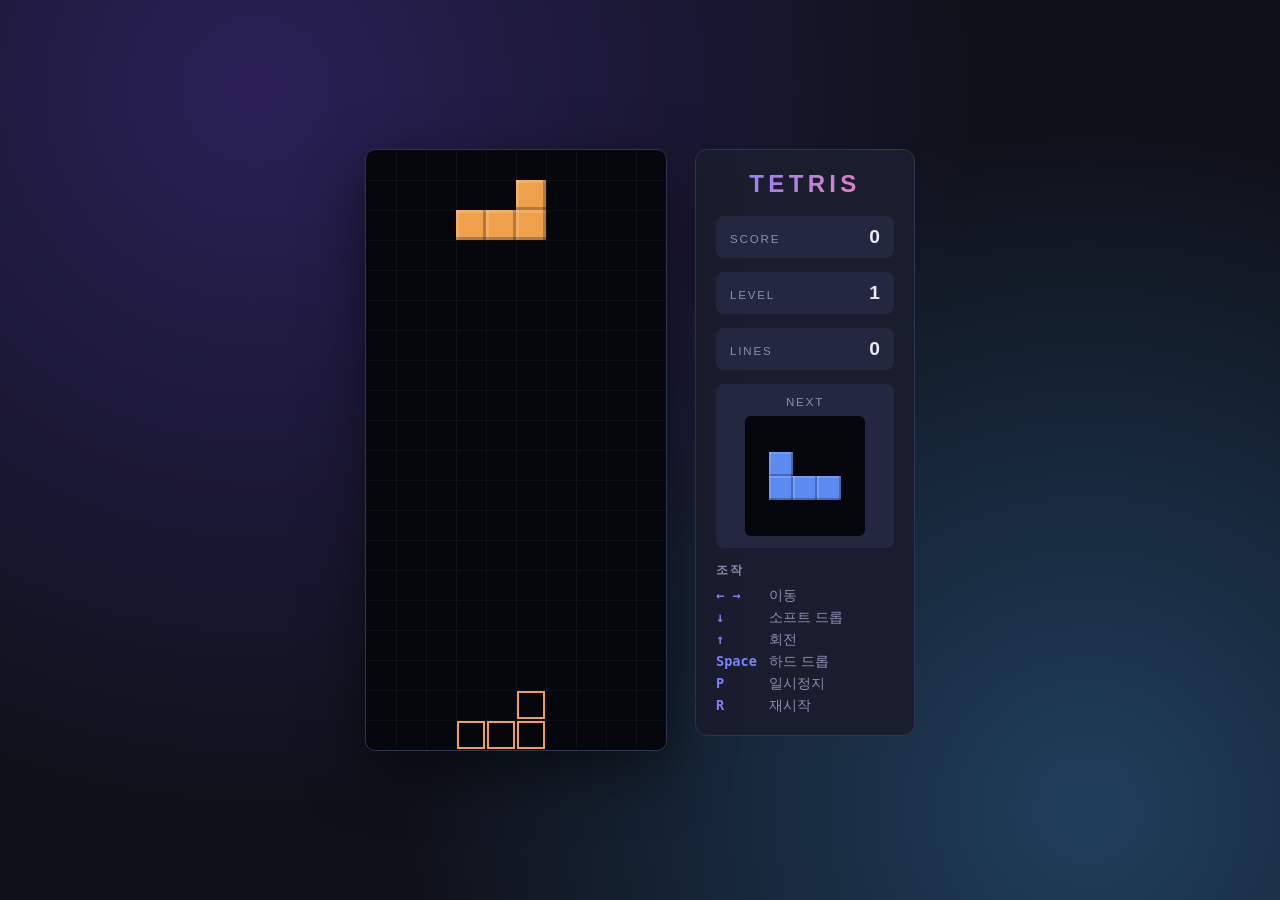
==== play.html @ ff589027 "feat: initial tetris release for GitHub Pages KOSA 바이브 코딩 2026 2기 Day 02 과제로 만든 테트리스를 별도 repo로 분리하여 " ====
<!DOCTYPE html>
<html lang="ko">
<head>
    <meta charset="UTF-8">
    <meta name="viewport" content="width=device-width, initial-scale=1.0">
    <title>Tetris</title>
    <link rel="stylesheet" href="style.css">
</head>
<body>
    <main class="game">
        <section class="board-wrap">
            <canvas id="board" width="300" height="600" aria-label="Tetris board"></canvas>

            <div id="overlay" class="overlay" hidden>
                <div class="overlay-card">
                    <h2 id="overlayTitle">PAUSED</h2>
                    <p id="overlaySub">P 키로 계속</p>
                </div>
            </div>
        </section>

        <aside class="sidebar">
            <h1>TETRIS</h1>

            <div class="stat">
                <span class="label">SCORE</span>
                <span class="value" id="score">0</span>
            </div>
            <div class="stat">
                <span class="label">LEVEL</span>
                <span class="value" id="level">1</span>
            </div>
            <div class="stat">
                <span class="label">LINES</span>
                <span class="value" id="lines">0</span>
            </div>

            <div class="next-block">
                <span class="label">NEXT</span>
                <canvas id="next" width="120" height="120"></canvas>
            </div>

            <div class="controls">
                <h3>조작</h3>
                <dl>
                    <dt>← →</dt><dd>이동</dd>
                    <dt>↓</dt><dd>소프트 드롭</dd>
                    <dt>↑</dt><dd>회전</dd>
                    <dt>Space</dt><dd>하드 드롭</dd>
                    <dt>P</dt><dd>일시정지</dd>
                    <dt>R</dt><dd>재시작</dd>
                </dl>
            </div>
        </aside>
    </main>

    <script src="script.js"></script>
</body>
</html>
---- style.css ----
* {
    margin: 0;
    padding: 0;
    box-sizing: border-box;
}

:root {
    --bg: #0f111a;
    --panel: #1a1d2e;
    --panel-2: #232740;
    --border: #2e3454;
    --text: #e8eaf6;
    --text-muted: #8b8fb0;
    --accent: #7c83ff;
    --accent-2: #ff7eb6;
}

html, body {
    height: 100%;
}

body {
    font-family: -apple-system, BlinkMacSystemFont, "Segoe UI", "Noto Sans KR",
        Roboto, Helvetica, Arial, sans-serif;
    background:
        radial-gradient(circle at 20% 10%, #2a2057 0%, transparent 55%),
        radial-gradient(circle at 85% 90%, #1f3f5c 0%, transparent 50%),
        var(--bg);
    color: var(--text);
    display: flex;
    align-items: center;
    justify-content: center;
    padding: 24px;
    min-height: 100vh;
}

.game {
    display: flex;
    gap: 28px;
    align-items: flex-start;
}

.board-wrap {
    position: relative;
}

#board {
    display: block;
    background: #06070d;
    border: 1px solid var(--border);
    border-radius: 10px;
    box-shadow: 0 20px 60px rgba(0, 0, 0, 0.5);
}

.overlay {
    position: absolute;
    inset: 0;
    display: flex;
    align-items: center;
    justify-content: center;
    background: rgba(6, 7, 13, 0.78);
    backdrop-filter: blur(4px);
    -webkit-backdrop-filter: blur(4px);
    border-radius: 10px;
}

.overlay[hidden] {
    display: none;
}

.overlay-card {
    text-align: center;
}

.overlay-card h2 {
    font-size: 2.2rem;
    font-weight: 800;
    letter-spacing: 0.06em;
    background: linear-gradient(135deg, var(--accent), var(--accent-2));
    -webkit-background-clip: text;
    background-clip: text;
    color: transparent;
    margin-bottom: 8px;
}

.overlay-card p {
    color: var(--text-muted);
    font-size: 0.95rem;
}

.sidebar {
    width: 220px;
    background: var(--panel);
    border: 1px solid var(--border);
    border-radius: 12px;
    padding: 20px;
    display: flex;
    flex-direction: column;
    gap: 14px;
}

.sidebar h1 {
    font-size: 1.5rem;
    font-weight: 800;
    letter-spacing: 0.18em;
    background: linear-gradient(135deg, var(--accent), var(--accent-2));
    -webkit-background-clip: text;
    background-clip: text;
    color: transparent;
    text-align: center;
    margin-bottom: 4px;
}

.stat {
    background: var(--panel-2);
    padding: 10px 14px;
    border-radius: 8px;
    display: flex;
    justify-content: space-between;
    align-items: baseline;
}

.label {
    font-size: 0.72rem;
    letter-spacing: 0.16em;
    color: var(--text-muted);
}

.stat .value {
    font-variant-numeric: tabular-nums;
    font-size: 1.2rem;
    font-weight: 700;
}

.next-block {
    background: var(--panel-2);
    padding: 12px;
    border-radius: 8px;
    display: flex;
    flex-direction: column;
    align-items: center;
    gap: 8px;
}

#next {
    background: #06070d;
    border-radius: 6px;
}

.controls h3 {
    font-size: 0.78rem;
    letter-spacing: 0.16em;
    color: var(--text-muted);
    margin-bottom: 8px;
    text-transform: uppercase;
}

.controls dl {
    display: grid;
    grid-template-columns: auto 1fr;
    gap: 4px 12px;
    font-size: 0.85rem;
}

.controls dt {
    font-weight: 700;
    color: var(--accent);
    font-family: ui-monospace, SFMono-Regular, Menlo, monospace;
}

.controls dd {
    color: var(--text-muted);
}

@media (max-width: 640px) {
    body {
        padding: 12px;
    }
    .game {
        flex-direction: column;
        align-items: center;
        gap: 16px;
    }
    .sidebar {
        width: 300px;
    }
}
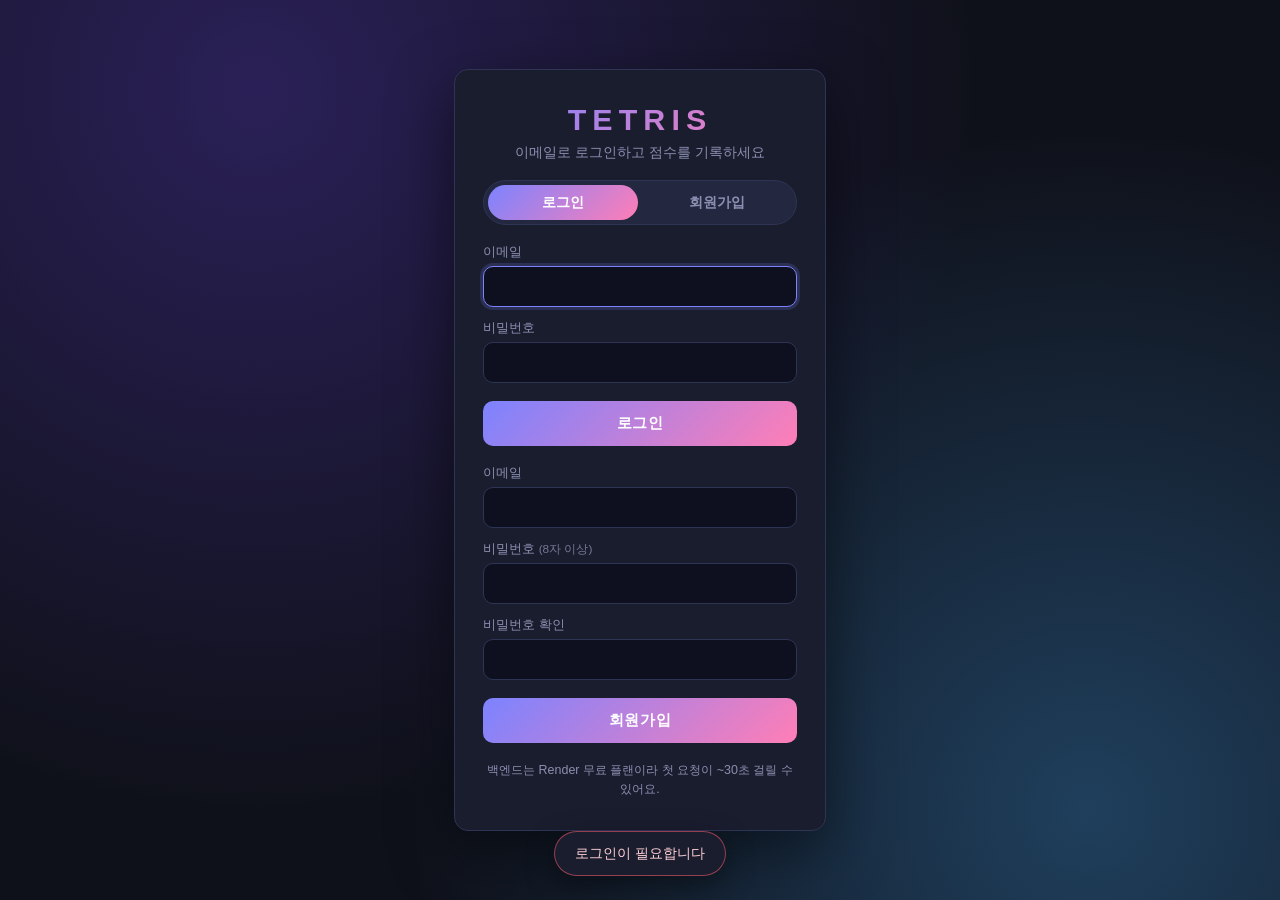
==== commit 4939d032: "feat: 백엔드 연동 (이메일 로그인 + 점수 기록 + 전체 최고점수) - login.html + auth.js : 이메일/비밀번호 회원가입·로그인 페이지 - api.js    " ====
--- a/play.html
+++ b/play.html
@@ -7,6 +7,14 @@
     <link rel="stylesheet" href="style.css">
 </head>
 <body>
+    <header class="topbar">
+        <a class="brand-link" href="index.html">← 홈</a>
+        <div class="user-area">
+            <span id="userBadge" class="user-badge" hidden></span>
+            <button type="button" id="logoutBtn" class="btn-link" hidden>로그아웃</button>
+        </div>
+    </header>
+
     <main class="game">
         <section class="board-wrap">
             <canvas id="board" width="300" height="600" aria-label="Tetris board"></canvas>
@@ -21,6 +29,12 @@
 
         <aside class="sidebar">
             <h1>TETRIS</h1>
+
+            <div class="stat highlight">
+                <span class="label">BEST <em>(전체)</em></span>
+                <span class="value" id="bestScore">—</span>
+                <span class="sub" id="bestHolder"></span>
+            </div>
 
             <div class="stat">
                 <span class="label">SCORE</span>
@@ -54,6 +68,9 @@
         </aside>
     </main>
 
+    <div id="toast" class="toast" hidden></div>
+
+    <script src="api.js"></script>
     <script src="script.js"></script>
 </body>
 </html>
--- a/style.css
+++ b/style.css
@@ -185,3 +185,251 @@
         width: 300px;
     }
 }
+
+/* ============================================================
+   Top bar (play.html) — floats over the centered game layout
+   ============================================================ */
+.topbar {
+    position: fixed;
+    top: 14px;
+    left: 18px;
+    right: 18px;
+    z-index: 10;
+    display: flex;
+    align-items: center;
+    justify-content: space-between;
+    pointer-events: none;
+    font-size: 0.9rem;
+}
+.topbar > * { pointer-events: auto; }
+
+.brand-link {
+    color: var(--text-muted);
+    text-decoration: none;
+    padding: 6px 12px;
+    border: 1px solid var(--border);
+    border-radius: 999px;
+    background: rgba(26, 29, 46, 0.7);
+    backdrop-filter: blur(8px);
+    -webkit-backdrop-filter: blur(8px);
+    transition: color 0.15s ease, border-color 0.15s ease;
+}
+.brand-link:hover {
+    color: var(--text);
+    border-color: var(--accent);
+}
+
+.user-area {
+    display: flex;
+    align-items: center;
+    gap: 8px;
+}
+
+.user-badge {
+    padding: 5px 12px;
+    background: rgba(26, 29, 46, 0.7);
+    backdrop-filter: blur(8px);
+    -webkit-backdrop-filter: blur(8px);
+    border: 1px solid var(--border);
+    border-radius: 999px;
+    color: var(--text);
+    font-size: 0.82rem;
+    max-width: 220px;
+    overflow: hidden;
+    text-overflow: ellipsis;
+    white-space: nowrap;
+}
+
+.btn-link {
+    background: transparent;
+    border: 1px solid var(--border);
+    color: var(--text-muted);
+    padding: 5px 12px;
+    border-radius: 999px;
+    cursor: pointer;
+    font-size: 0.82rem;
+    transition: color 0.15s ease, border-color 0.15s ease;
+}
+.btn-link:hover {
+    color: var(--accent-2);
+    border-color: var(--accent-2);
+}
+
+/* ============================================================
+   Highlighted BEST stat
+   ============================================================ */
+.stat.highlight {
+    flex-direction: column;
+    align-items: stretch;
+    gap: 2px;
+    background: linear-gradient(135deg, rgba(124, 131, 255, 0.18), rgba(255, 126, 182, 0.15));
+    border: 1px solid rgba(255, 126, 182, 0.35);
+}
+.stat.highlight .label em {
+    font-style: normal;
+    color: var(--text-muted);
+    font-weight: 400;
+    letter-spacing: normal;
+    margin-left: 4px;
+}
+.stat.highlight .value {
+    font-size: 1.5rem;
+    background: linear-gradient(135deg, var(--accent), var(--accent-2));
+    -webkit-background-clip: text;
+    background-clip: text;
+    color: transparent;
+    margin-top: 2px;
+}
+.stat.highlight .sub {
+    font-size: 0.72rem;
+    color: var(--text-muted);
+    overflow: hidden;
+    text-overflow: ellipsis;
+    white-space: nowrap;
+}
+
+/* ============================================================
+   Toast
+   ============================================================ */
+.toast {
+    position: fixed;
+    bottom: 24px;
+    left: 50%;
+    transform: translateX(-50%);
+    background: var(--panel);
+    color: var(--text);
+    padding: 12px 20px;
+    border-radius: 999px;
+    border: 1px solid var(--border);
+    box-shadow: 0 10px 30px rgba(0, 0, 0, 0.4);
+    font-size: 0.9rem;
+    z-index: 100;
+    max-width: 90vw;
+}
+.toast.error { border-color: rgba(232, 87, 105, 0.6); color: #ffcfd6; }
+.toast.success { border-color: rgba(92, 214, 107, 0.6); color: #c9f1d0; }
+.toast[hidden] { display: none; }
+
+/* ============================================================
+   Auth (login.html) page
+   ============================================================ */
+.auth-body {
+    /* body 의 flex 중앙정렬은 그대로 활용 */
+}
+
+.auth-wrapper {
+    width: 100%;
+    max-width: 420px;
+    padding: 24px;
+}
+
+.auth-card {
+    background: var(--panel);
+    border: 1px solid var(--border);
+    border-radius: 14px;
+    padding: 32px 28px;
+    display: flex;
+    flex-direction: column;
+    gap: 18px;
+    box-shadow: 0 20px 60px rgba(0, 0, 0, 0.5);
+}
+
+.auth-header { text-align: center; }
+.auth-header h1 {
+    font-size: 1.9rem;
+    font-weight: 800;
+    letter-spacing: 0.2em;
+    background: linear-gradient(135deg, var(--accent), var(--accent-2));
+    -webkit-background-clip: text;
+    background-clip: text;
+    color: transparent;
+}
+.auth-sub {
+    margin-top: 6px;
+    font-size: 0.88rem;
+    color: var(--text-muted);
+}
+
+.auth-tabs {
+    display: flex;
+    gap: 4px;
+    background: var(--panel-2);
+    border: 1px solid var(--border);
+    padding: 4px;
+    border-radius: 999px;
+}
+.auth-tab {
+    flex: 1;
+    padding: 8px 12px;
+    border: none;
+    background: transparent;
+    color: var(--text-muted);
+    font-weight: 600;
+    font-size: 0.9rem;
+    border-radius: 999px;
+    cursor: pointer;
+    transition: all 0.2s ease;
+}
+.auth-tab.active {
+    background: linear-gradient(135deg, var(--accent), var(--accent-2));
+    color: white;
+}
+
+.auth-form {
+    display: flex;
+    flex-direction: column;
+    gap: 12px;
+}
+.auth-form label {
+    display: flex;
+    flex-direction: column;
+    gap: 5px;
+    font-size: 0.82rem;
+    color: var(--text-muted);
+}
+.auth-form label em {
+    font-style: normal;
+    font-size: 0.74rem;
+    color: var(--text-muted);
+    opacity: 0.8;
+}
+.auth-form input {
+    padding: 11px 14px;
+    border: 1px solid var(--border);
+    background: #0e1020;
+    border-radius: 10px;
+    font-size: 0.95rem;
+    color: var(--text);
+    transition: border-color 0.2s ease, box-shadow 0.2s ease;
+}
+.auth-form input:focus {
+    outline: none;
+    border-color: var(--accent);
+    box-shadow: 0 0 0 3px rgba(124, 131, 255, 0.18);
+}
+
+.btn-primary {
+    background: linear-gradient(135deg, var(--accent), var(--accent-2));
+    color: white;
+    border: none;
+    padding: 12px 18px;
+    border-radius: 10px;
+    font-size: 0.95rem;
+    font-weight: 700;
+    letter-spacing: 0.04em;
+    cursor: pointer;
+    transition: transform 0.15s ease, box-shadow 0.15s ease;
+}
+.btn-primary:hover {
+    transform: translateY(-1px);
+    box-shadow: 0 8px 24px rgba(124, 131, 255, 0.35);
+}
+
+.auth-submit { margin-top: 6px; }
+
+.auth-note {
+    text-align: center;
+    color: var(--text-muted);
+    font-size: 0.78rem;
+    line-height: 1.5;
+}
